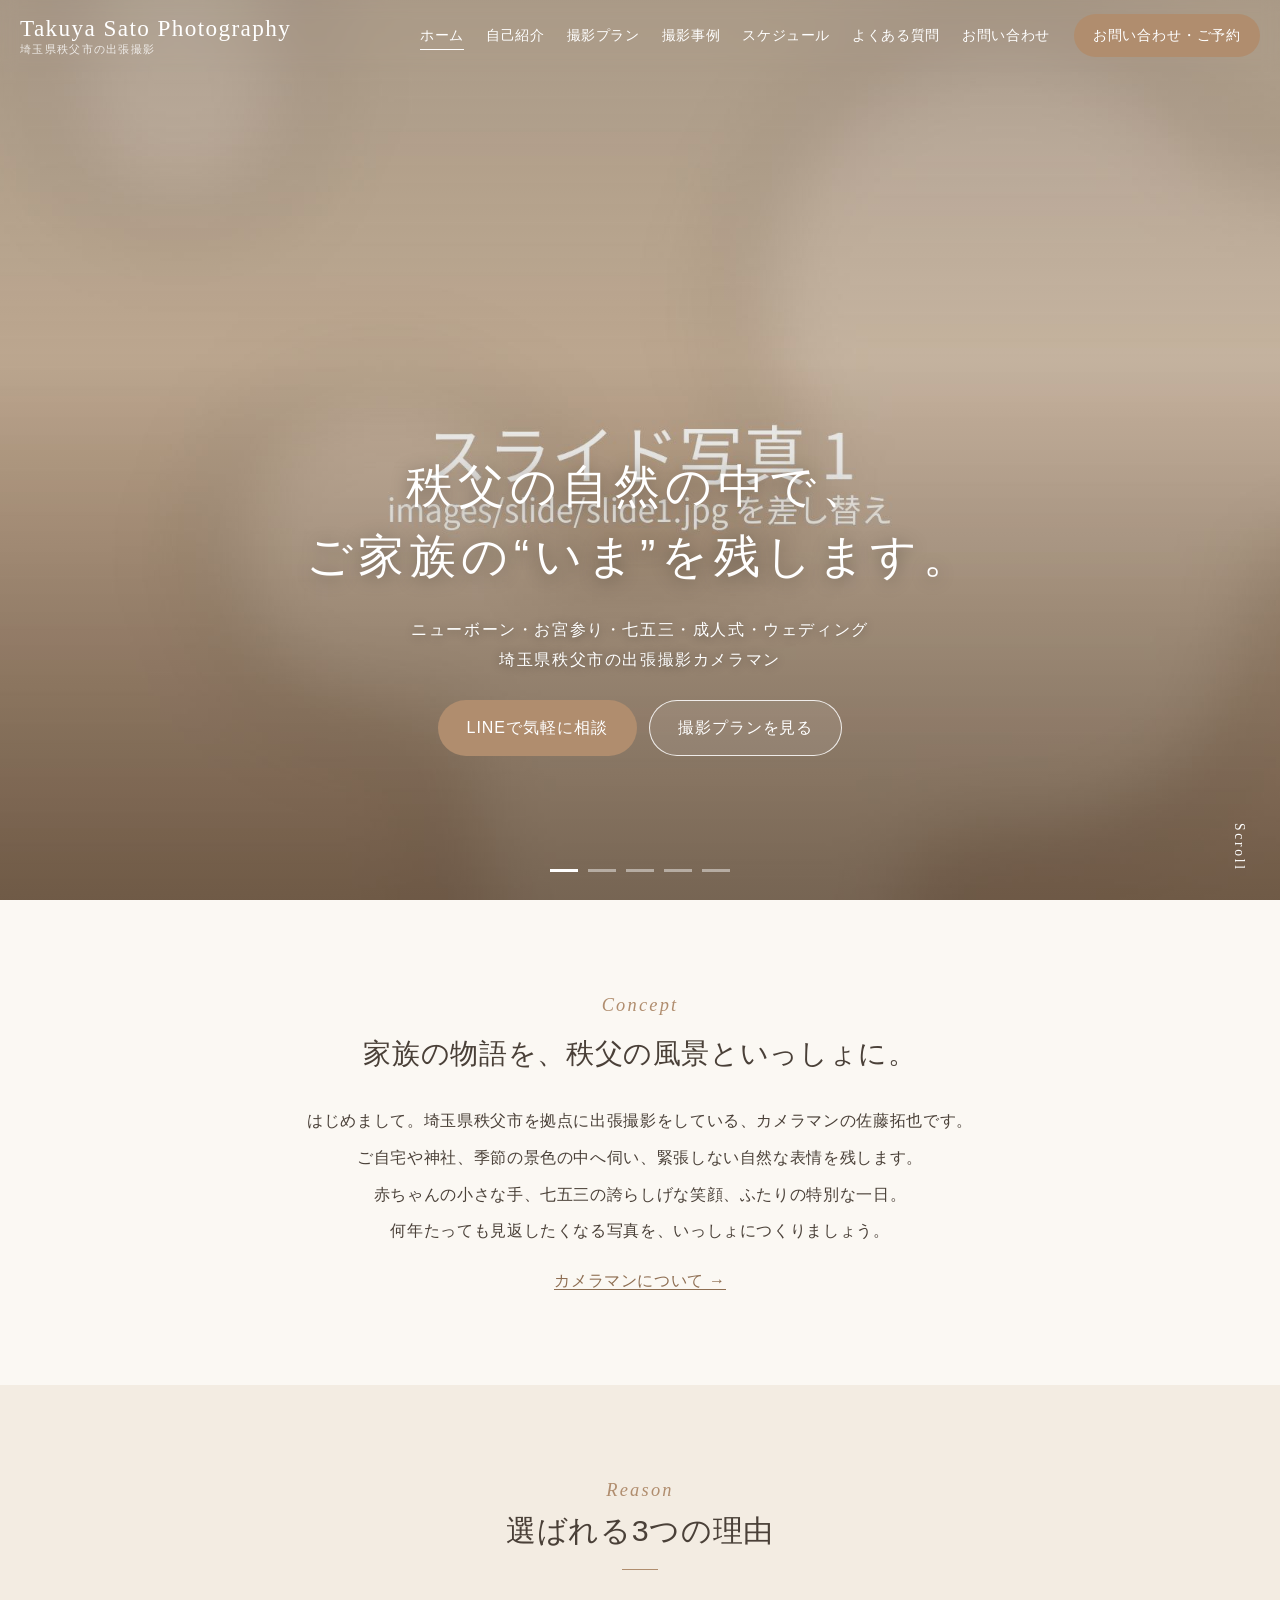
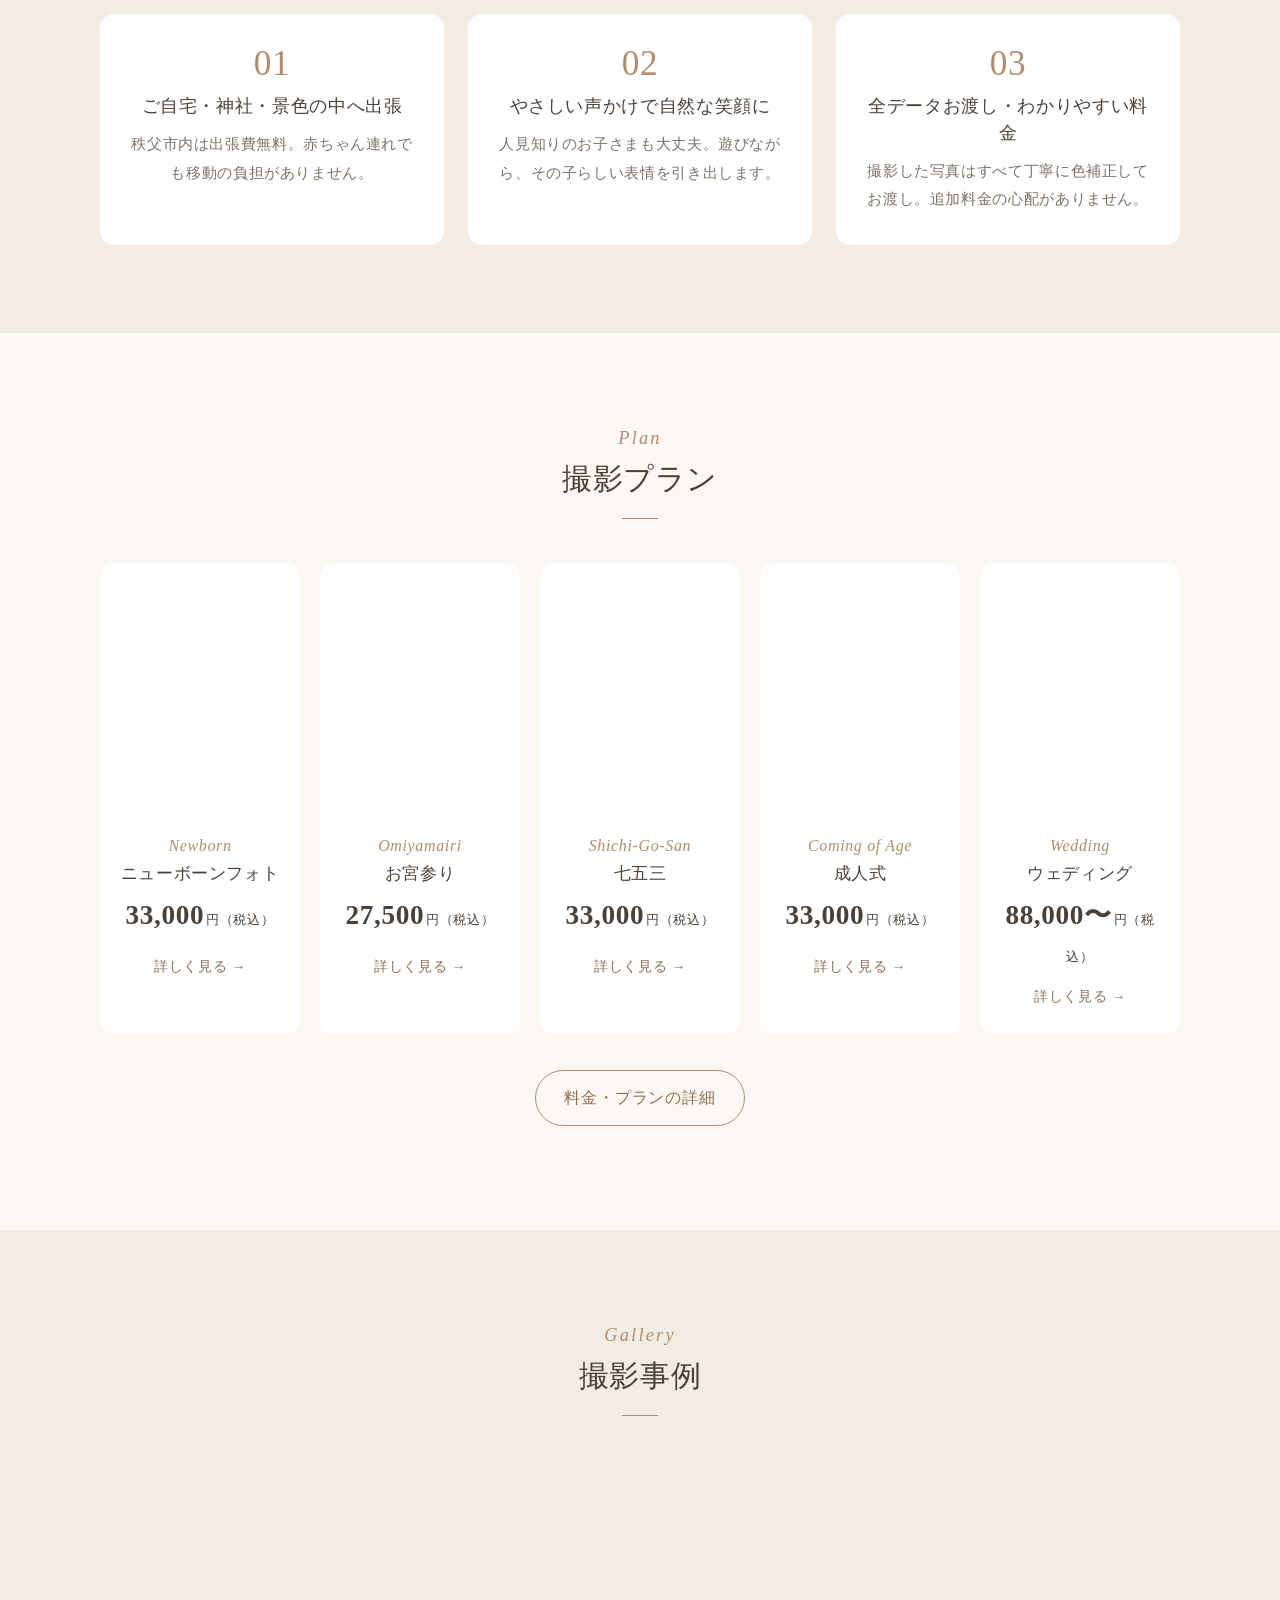
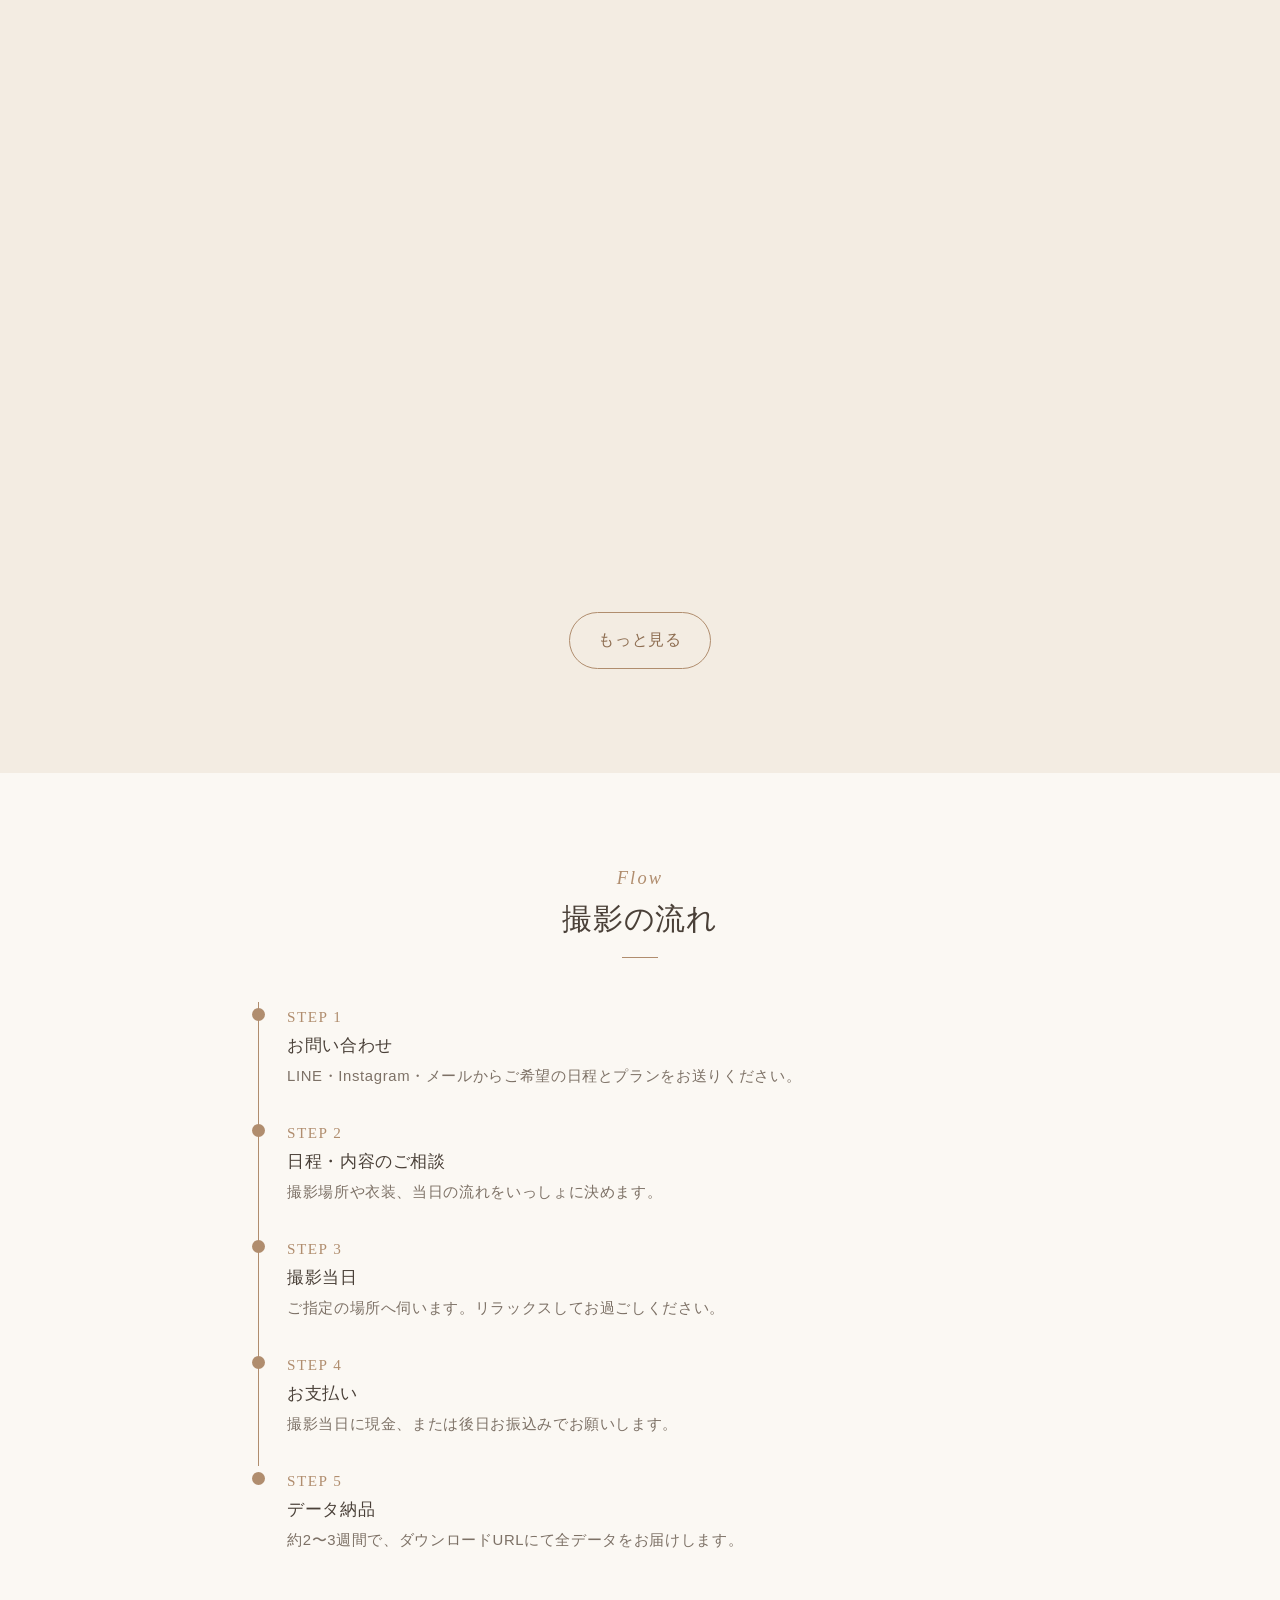
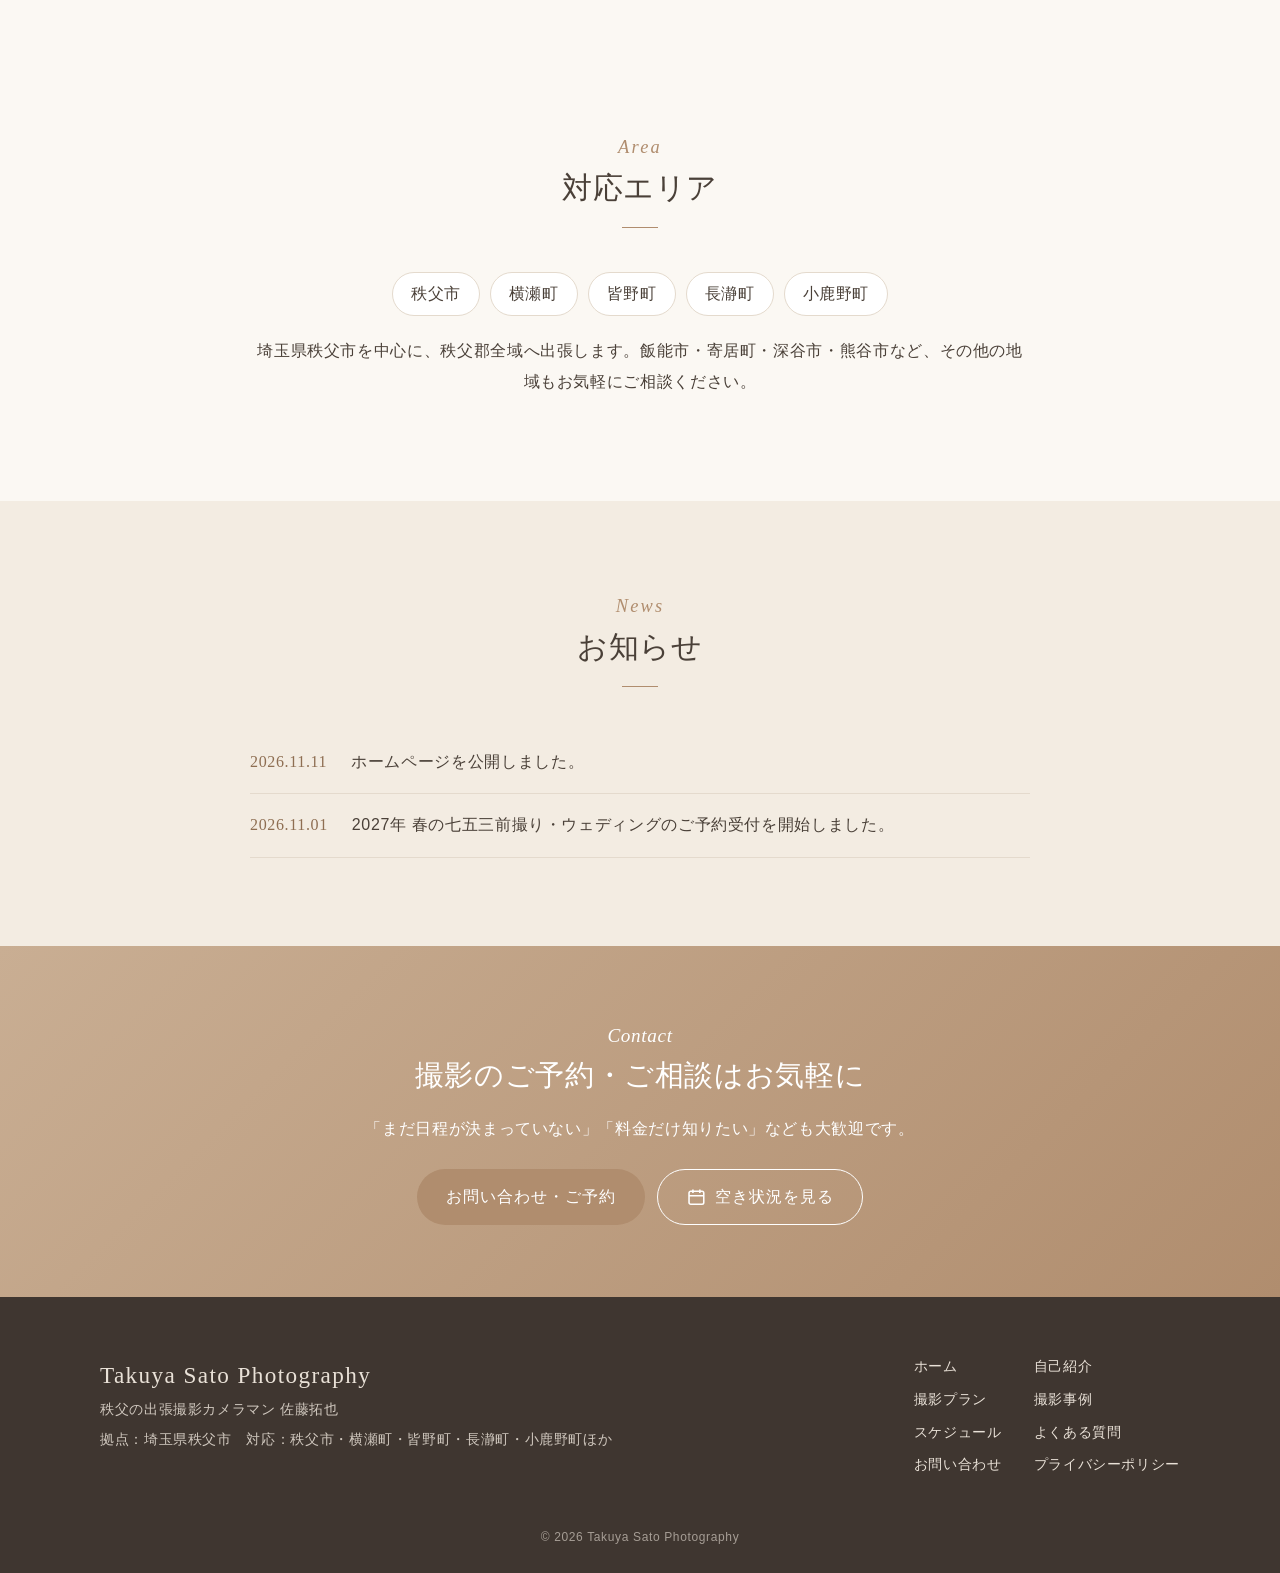
==== index.html @ 5a986556 "Add files via upload" ====
<!DOCTYPE html>
<html lang="ja">
<head>
<meta charset="UTF-8">
<meta name="viewport" content="width=device-width, initial-scale=1">

<!-- ===================================================================
     ★このページの「検索結果に出る文字」はここで編集します★
     title       … Googleの検索結果やタブに出るページ名（30〜35文字くらいが目安）
     description … 検索結果の下に出る説明文（80〜120文字くらいが目安）
     =================================================================== -->
<title>秩父市の出張撮影カメラマン｜ニューボーン・お宮参り・七五三｜Takuya Sato Photography</title>
<meta name="description" content="埼玉県秩父市を拠点にした出張撮影カメラマン。ニューボーンフォト・お宮参り・七五三・成人式・ウェディングを、ご自宅や神社、秩父の自然の中で撮影します。秩父市内は出張費無料。">
<link rel="canonical" href="https://takuya-sato-photo.github.io/">

<!-- SNS（LINE・Instagram・Facebookなど）でURLを送ったときに出るカードの設定 -->
<meta property="og:type" content="website">
<meta property="og:site_name" content="Takuya Sato Photography">
<meta property="og:title" content="秩父市の出張撮影カメラマン｜ニューボーン・お宮参り・七五三｜Takuya Sato Photography">
<meta property="og:description" content="埼玉県秩父市を拠点にした出張撮影カメラマン。ニューボーンフォト・お宮参り・七五三・成人式・ウェディングを、ご自宅や神社、秩父の自然の中で撮影します。秩父市内は出張費無料。">
<meta property="og:url" content="https://takuya-sato-photo.github.io/">
<meta property="og:image" content="https://takuya-sato-photo.github.io/images/ogp.jpg">
<meta property="og:locale" content="ja_JP">
<meta name="twitter:card" content="summary_large_image">

<!-- セキュリティ設定：決められた場所以外からのプログラムや部品を読み込ませない（変更しないでください） -->
<meta http-equiv="Content-Security-Policy" content="default-src 'self'; script-src 'self'; style-src 'self' https://fonts.googleapis.com; font-src https://fonts.gstatic.com; img-src 'self' data:; frame-src https://calendar.google.com; connect-src 'self'; object-src 'none'; base-uri 'self'; form-action 'self'">
<meta name="referrer" content="strict-origin-when-cross-origin">

<!-- アイコン（ブラウザのタブやスマホのホーム画面に出る小さな画像） -->
<link rel="icon" href="images/favicon.png" type="image/png">
<link rel="apple-touch-icon" href="images/apple-touch-icon.png">

<!-- 文字の形（フォント）：Googleフォントを使用 -->
<link rel="preconnect" href="https://fonts.googleapis.com">
<link rel="preconnect" href="https://fonts.gstatic.com" crossorigin>
<link rel="stylesheet" href="https://fonts.googleapis.com/css2?family=Cormorant+Garamond:ital,wght@0,500;0,600;1,500&amp;family=Zen+Maru+Gothic:wght@400;500;700&amp;display=swap">
<link rel="stylesheet" href="assets/css/style.css">
</head>
<body data-page="home">
<!-- 上の帯（中身は settings.js の【1】【3】から自動で作られます） -->
<header id="site-header"></header>

<!-- ページの本文（中身は settings.js から自動で作られます） -->
<main id="main"></main>

<!-- 一番下の帯 -->
<footer id="site-footer"></footer>

<noscript><p class="noscript">このホームページを正しく表示するには、ブラウザのJavaScript（ジャバスクリプト）を有効にしてください。</p></noscript>

<!-- プログラムの読み込み（settings.js → main.js の順番を変えないでください） -->
<script src="settings.js"></script>
<script src="assets/js/main.js"></script>
</body>
</html>
---- assets/css/style.css ----
/* =====================================================================
   style.css ― ホームページの「見た目」（色・文字・配置）を決めるファイル
   ---------------------------------------------------------------------
   ★ 色を変えたいときは、すぐ下の【1】色の設定 だけを書き換えればOK
     色は「#」＋6けたの英数字（カラーコード）で書きます
     例）#B08D6E ＝ やわらかい茶色
     カラーコードは「カラーコード 一覧」で検索すると見本が見つかります
   ===================================================================== */

/* ---------------------------------------------------------------
   【1】色・文字の設定（ここを変えるとサイト全体が変わります）
   --------------------------------------------------------------- */
:root {
  --bg:        #FBF8F3;  /* 背景の色（生成り） */
  --bg-tint:   #F3ECE2;  /* 交互に入る背景の色（ベージュ） */
  --text:      #4A4038;  /* 文字の色（こげ茶） */
  --text-soft: #7D7166;  /* うすい文字の色 */
  --accent:    #B08D6E;  /* メインの色（ボタン・見出しの英字など） */
  --accent-dk: #8E6E52;  /* メインの色（濃いめ・ボタンにマウスを乗せたとき） */
  --sage:      #8F9C80;  /* サブの色（セージグリーン） */
  --line:      #06C755;  /* LINEボタンの色（LINEの公式カラー） */
  --border:    #E4DACD;  /* 線の色 */
  --white:     #FFFFFF;

  --font-ja: "Zen Maru Gothic", "Hiragino Maru Gothic ProN", "Hiragino Sans", "Yu Gothic", sans-serif;
  --font-en: "Cormorant Garamond", "Times New Roman", serif;

  --radius: 14px;        /* 角の丸み */
  --max: 1120px;         /* 横幅の最大 */
  --header-h: 72px;      /* 上の帯の高さ */
}

/* ---------------------------------------------------------------
   【2】全体の基本設定
   --------------------------------------------------------------- */
*, *::before, *::after { box-sizing: border-box; }
html { scroll-behavior: smooth; scroll-padding-top: var(--header-h); -webkit-text-size-adjust: 100%; }
body {
  margin: 0;
  background: var(--bg);
  color: var(--text);
  font-family: var(--font-ja);
  font-size: 16px;
  line-height: 1.9;
  letter-spacing: .04em;
  overflow-x: hidden;
}
body.no-scroll, body.nav-open { overflow: hidden; }
img { max-width: 100%; height: auto; display: block; }
a { color: var(--accent-dk); }
h1, h2, h3 { font-weight: 500; line-height: 1.5; margin: 0 0 .6em; }
p { margin: 0 0 1em; }
.container { width: 100%; max-width: var(--max); margin: 0 auto; padding: 0 20px; }
.narrow { max-width: 820px; }
.center { text-align: center; }
.small { font-size: .85rem; color: var(--text-soft); }
:focus-visible { outline: 3px solid var(--accent); outline-offset: 3px; }

.section { padding: 88px 0; }
.section-tint { background: var(--bg-tint); }
@media (max-width: 768px) { .section { padding: 64px 0; } }

/* セクション見出し */
.heading { text-align: center; margin-bottom: 44px; }
.heading-en { display: block; font-family: var(--font-en); font-style: italic; font-size: 1.15rem; color: var(--accent); letter-spacing: .12em; }
.heading-ja { font-size: clamp(1.4rem, 3.2vw, 1.9rem); margin: 0; }
.heading-ja::after { content: ""; display: block; width: 36px; height: 1px; background: var(--accent); margin: 16px auto 0; }

/* ---------------------------------------------------------------
   【3】ボタン
   --------------------------------------------------------------- */
.btn {
  display: inline-flex; align-items: center; justify-content: center; gap: .5em;
  min-height: 52px; padding: 12px 28px; border-radius: 999px;
  font-size: 1rem; font-weight: 500; text-decoration: none; letter-spacing: .06em;
  border: 1px solid transparent; transition: background .25s, color .25s, transform .25s;
}
.btn:hover { transform: translateY(-2px); }
.btn-primary { background: var(--accent); color: var(--white); }
.btn-primary:hover { background: var(--accent-dk); }
.btn-line { background: var(--line); color: var(--white); }
.btn-line:hover { background: #05a548; }
.btn-outline { border-color: var(--accent); color: var(--accent-dk); background: transparent; }
.btn-outline:hover { background: var(--accent); color: var(--white); }
.btn-ghost { border-color: rgba(255,255,255,.85); color: var(--white); background: rgba(255,255,255,.08); }
.btn-ghost:hover { background: rgba(255,255,255,.25); }
.btn-row { display: flex; flex-wrap: wrap; gap: 12px; justify-content: center; margin-top: 24px; }
.text-link { color: var(--accent-dk); text-decoration: none; border-bottom: 1px solid currentColor; }
.icon { display: inline-flex; width: 1.3em; height: 1.3em; }
.icon svg { width: 100%; height: 100%; }

/* ---------------------------------------------------------------
   【4】ヘッダー（上の帯）・メニュー
   --------------------------------------------------------------- */
.site-header {
  position: sticky; top: 0; z-index: 50; height: var(--header-h);
  background: rgba(251,248,243,.94); backdrop-filter: blur(8px);
  border-bottom: 1px solid var(--border); transition: background .3s, color .3s;
}
.site-header.is-over-hero { position: fixed; left: 0; right: 0; background: transparent; border-color: transparent; color: var(--white); }
.site-header.is-over-hero.is-scrolled { background: rgba(251,248,243,.94); border-color: var(--border); color: var(--text); }
.header-inner { height: 100%; max-width: 1280px; margin: 0 auto; padding: 0 20px; display: flex; align-items: center; justify-content: space-between; gap: 16px; }
.logo { text-decoration: none; color: inherit; display: flex; flex-direction: column; line-height: 1.2; }
.logo-main { font-family: var(--font-en); font-size: 1.45rem; font-weight: 500; letter-spacing: .06em; margin: 0; }
.logo-sub { font-size: .68rem; letter-spacing: .12em; opacity: .8; }
.nav { display: flex; align-items: center; gap: 24px; }
.nav ul { list-style: none; display: flex; gap: 22px; margin: 0; padding: 0; }
.nav a { color: inherit; text-decoration: none; font-size: .9rem; }
.nav ul a { padding: 6px 0; border-bottom: 1px solid transparent; }
.nav ul a:hover, .nav ul a[aria-current="page"] { border-color: currentColor; }
.nav-cta .btn { min-height: 42px; padding: 8px 18px; font-size: .85rem; }
.nav-toggle { display: none; }

/* スマホ・タブレット（横幅1024px以下）のメニュー */
@media (max-width: 1024px) {
  .nav-toggle {
    display: flex; flex-direction: column; justify-content: center; gap: 6px;
    width: 48px; height: 48px; border: 0; background: transparent; color: inherit; cursor: pointer; z-index: 60;
  }
  .nav-toggle span { display: block; width: 26px; height: 1.5px; background: currentColor; margin: 0 auto; transition: transform .3s, opacity .3s; }
  .nav-open .nav-toggle span:nth-child(1) { transform: translateY(7.5px) rotate(45deg); }
  .nav-open .nav-toggle span:nth-child(2) { opacity: 0; }
  .nav-open .nav-toggle span:nth-child(3) { transform: translateY(-7.5px) rotate(-45deg); }
  .nav {
    position: fixed; inset: 0; background: var(--bg); color: var(--text);
    flex-direction: column; justify-content: center; gap: 28px;
    opacity: 0; visibility: hidden; transition: opacity .3s, visibility .3s;
  }
  .nav-open .nav { opacity: 1; visibility: visible; }
  .nav-open .site-header { color: var(--text); }
  .nav ul { flex-direction: column; align-items: center; gap: 14px; }
  .nav ul a { font-size: 1.1rem; }
}

/* ---------------------------------------------------------------
   【5】トップのスライドショー
   --------------------------------------------------------------- */
.hero { position: relative; height: 100vh; height: 100svh; min-height: 560px; overflow: hidden; color: var(--white); }
.hero-slides, .hero-slide { position: absolute; inset: 0; }
.hero-slide { opacity: 0; transition: opacity 1.6s ease; }
.hero-slide.is-active { opacity: 1; }
.hero-slide img { width: 100%; height: 100%; object-fit: cover; transform: scale(1.08); transition: transform 7s ease-out; }
.hero-slide.is-active img { transform: scale(1); }           /* ゆっくりズームする演出 */
.hero::after { content: ""; position: absolute; inset: 0; background: linear-gradient(180deg, rgba(40,30,20,.25) 0%, rgba(40,30,20,.05) 40%, rgba(40,30,20,.45) 100%); pointer-events: none; }
.hero-text { position: absolute; z-index: 2; left: 0; right: 0; bottom: 16vh; text-align: center; padding: 0 20px; }
.hero-title { font-size: clamp(1.6rem, 4.6vw, 2.9rem); letter-spacing: .12em; text-shadow: 0 2px 18px rgba(0,0,0,.35); margin-bottom: .5em; }
.hero-sub { font-size: clamp(.8rem, 1.8vw, 1rem); letter-spacing: .1em; text-shadow: 0 1px 10px rgba(0,0,0,.4); }
.hero-dots { position: absolute; z-index: 3; bottom: 28px; left: 50%; transform: translateX(-50%); display: flex; gap: 10px; }
.hero-dots button { width: 28px; height: 3px; padding: 0; border: 0; background: rgba(255,255,255,.45); cursor: pointer; }
.hero-dots button.is-active { background: var(--white); }
.hero-scroll { position: absolute; z-index: 3; right: 28px; bottom: 28px; color: var(--white); text-decoration: none; font-family: var(--font-en); font-size: .85rem; writing-mode: vertical-rl; letter-spacing: .2em; }
@media (max-width: 768px) { .hero-scroll { display: none; } .hero-text { bottom: 13vh; } }
/* 「動きを減らす」設定の人には、ズームとフェードを控えめに */
@media (prefers-reduced-motion: reduce) {
  .hero-slide, .hero-slide img { transition: none; transform: none !important; }
  html { scroll-behavior: auto; }
}

/* ---------------------------------------------------------------
   【6】トップページの各コーナー
   --------------------------------------------------------------- */
.concept-title { font-size: clamp(1.3rem, 3vw, 1.75rem); margin: 10px 0 28px; }
.concept-text { line-height: 2.3; }
.reasons { display: grid; grid-template-columns: repeat(3, 1fr); gap: 24px; }
.reason { background: var(--white); border-radius: var(--radius); padding: 32px 26px; text-align: center; }
.reason-num { font-family: var(--font-en); font-size: 2.2rem; color: var(--accent); line-height: 1; display: block; margin-bottom: 12px; }
.reason h3 { font-size: 1.1rem; }
.reason p { color: var(--text-soft); font-size: .93rem; margin: 0; }
@media (max-width: 768px) { .reasons { grid-template-columns: 1fr; } }

/* プランのカード */
.plan-cards { display: grid; grid-template-columns: repeat(auto-fit, minmax(200px, 1fr)); gap: 20px; margin-bottom: 36px; }
.plan-card { background: var(--white); border-radius: var(--radius); overflow: hidden; text-decoration: none; color: inherit; transition: transform .3s, box-shadow .3s; }
.plan-card:hover { transform: translateY(-4px); box-shadow: 0 14px 30px rgba(90,70,50,.12); }
.plan-card-img { aspect-ratio: 4 / 5; overflow: hidden; }
.plan-card-img img { width: 100%; height: 100%; object-fit: cover; }
.plan-card-body { padding: 18px 18px 22px; text-align: center; }
.plan-card h3 { font-size: 1.05rem; margin-bottom: .2em; }
.plan-en { font-family: var(--font-en); font-style: italic; color: var(--accent); font-size: 1rem; }
.price { margin: 0 0 .6em; }
.price-num { font-family: var(--font-en); font-size: 1.7rem; font-weight: 600; }
.price-unit { font-size: .8rem; margin-left: 2px; }
.more { font-size: .85rem; color: var(--accent-dk); }

/* ギャラリー */
.gallery-grid { display: grid; grid-template-columns: repeat(3, 1fr); gap: 10px; margin-bottom: 36px; }
.gallery-item { padding: 0; border: 0; background: none; cursor: zoom-in; aspect-ratio: 1; overflow: hidden; border-radius: 6px; }
.gallery-item img { width: 100%; height: 100%; object-fit: cover; transition: transform .6s; }
.gallery-item:hover img { transform: scale(1.05); }
@media (max-width: 600px) { .gallery-grid { grid-template-columns: repeat(2, 1fr); gap: 6px; } }
.filter-bar { display: flex; flex-wrap: wrap; justify-content: center; gap: 8px; margin-bottom: 28px; }
.filter-btn { font: inherit; font-size: .9rem; padding: 8px 18px; min-height: 44px; border-radius: 999px; border: 1px solid var(--border); background: var(--white); color: var(--text); cursor: pointer; }
.filter-btn[aria-pressed="true"] { background: var(--accent); border-color: var(--accent); color: var(--white); }

/* 写真の拡大表示 */
.lightbox { position: fixed; inset: 0; z-index: 100; background: rgba(30,24,20,.94); display: none; align-items: center; justify-content: center; padding: 20px; }
.lightbox.is-open { display: flex; }
.lightbox figure { margin: 0; max-width: 92vw; }
.lightbox img { max-height: 82vh; width: auto; margin: 0 auto; }
.lb-caption { color: #eee; text-align: center; font-size: .85rem; margin-top: 10px; }
.lightbox button { position: absolute; background: none; border: 0; color: var(--white); font-size: 2.6rem; cursor: pointer; width: 56px; height: 56px; line-height: 1; }
.lb-close { top: 10px; right: 10px; }
.lb-prev { left: 4px; top: 50%; transform: translateY(-50%); }
.lb-next { right: 4px; top: 50%; transform: translateY(-50%); }

/* お客様の声 */
.voice-list { display: grid; grid-template-columns: repeat(auto-fit, minmax(260px, 1fr)); gap: 20px; }
.voice { background: var(--white); border-radius: var(--radius); padding: 28px; margin: 0; }
.voice blockquote { margin: 0 0 14px; font-size: .95rem; }
.voice figcaption { font-size: .85rem; color: var(--text-soft); text-align: right; }

/* 撮影の流れ */
.flow { list-style: none; padding: 0; margin: 0; counter-reset: none; }
.flow li { position: relative; padding: 0 0 28px 28px; border-left: 1px solid var(--accent); margin-left: 8px; }
.flow li:last-child { border-color: transparent; padding-bottom: 0; }
.flow li::before { content: ""; position: absolute; left: -7px; top: 6px; width: 13px; height: 13px; border-radius: 50%; background: var(--accent); }
.flow-num { font-family: var(--font-en); color: var(--accent); font-size: .95rem; letter-spacing: .1em; }
.flow h3 { font-size: 1.08rem; margin: 0 0 .2em; }
.flow p { color: var(--text-soft); margin: 0; font-size: .93rem; }

/* 対応エリア */
.area-list { list-style: none; padding: 0; display: flex; flex-wrap: wrap; justify-content: center; gap: 10px; margin: 0 0 20px; }
.area-list li { background: var(--white); border: 1px solid var(--border); padding: 6px 18px; border-radius: 999px; }

/* お知らせ */
.news { list-style: none; padding: 0; margin: 0; }
.news li { display: flex; gap: 24px; padding: 16px 0; border-bottom: 1px solid var(--border); }
.news time { font-family: var(--font-en); color: var(--accent-dk); flex-shrink: 0; }
.news p { margin: 0; }
@media (max-width: 600px) { .news li { flex-direction: column; gap: 2px; } }

/* ---------------------------------------------------------------
   【7】下層ページ（自己紹介・プランなど）
   --------------------------------------------------------------- */
.page-header { padding: 56px 0 8px; text-align: center; }
.page-header .heading { margin-bottom: 20px; }
.breadcrumb { font-size: .8rem; color: var(--text-soft); margin-bottom: 28px; text-align: left; }
.breadcrumb a { color: var(--text-soft); }
.page-lead { color: var(--text-soft); }

/* 自己紹介 */
.about { display: grid; grid-template-columns: 2fr 3fr; gap: 56px; align-items: center; }
.about-img img { border-radius: var(--radius); width: 100%; aspect-ratio: 4 / 5; object-fit: cover; }
.about-name { font-size: 1.5rem; }
.about-name span { display: block; font-family: var(--font-en); font-style: italic; color: var(--accent); font-size: 1rem; }
@media (max-width: 768px) { .about { grid-template-columns: 1fr; gap: 32px; } }
.profile { display: grid; grid-template-columns: 9em 1fr; margin: 0; border-top: 1px solid var(--border); }
.profile dt, .profile dd { padding: 16px 8px; border-bottom: 1px solid var(--border); margin: 0; }
.profile dt { color: var(--accent-dk); }
@media (max-width: 600px) { .profile { grid-template-columns: 1fr; } .profile dt { border: 0; padding-bottom: 0; } }

/* 撮影プラン */
.plan-index { display: flex; flex-wrap: wrap; justify-content: center; gap: 8px; padding-bottom: 40px; }
.plan-index a { font-size: .9rem; padding: 8px 16px; border: 1px solid var(--border); border-radius: 999px; text-decoration: none; color: var(--text); background: var(--white); }
.plan-row { display: grid; grid-template-columns: 1fr 1fr; gap: 56px; align-items: center; }
.plan-row.reverse .plan-img { order: 2; }
.plan-img img { border-radius: var(--radius); width: 100%; aspect-ratio: 4 / 5; object-fit: cover; }
.plan-body h2 { font-size: 1.6rem; margin-bottom: .2em; }
.plan-body .btn-row { justify-content: flex-start; }
@media (max-width: 768px) { .plan-row { grid-template-columns: 1fr; gap: 28px; } .plan-row.reverse .plan-img { order: 0; } }
.check-list { list-style: none; padding: 0; margin: 0 0 20px; }
.check-list li { padding: 6px 0 6px 28px; position: relative; }
.check-list li::before { content: "✓"; position: absolute; left: 4px; color: var(--sage); font-weight: 700; }
.note-box { background: var(--white); border-left: 3px solid var(--sage); padding: 12px 16px; font-size: .92rem; border-radius: 0 8px 8px 0; }
.section-tint .note-box { background: var(--bg); }
.price-table { width: 100%; border-collapse: collapse; background: var(--white); border-radius: var(--radius); overflow: hidden; margin-bottom: 24px; }
.price-table th, .price-table td { padding: 16px 20px; border-bottom: 1px solid var(--border); text-align: left; font-weight: 400; }
.price-table tbody th { color: var(--text); }
.price-table td { text-align: right; }
.availability td { text-align: left; }
.availability thead th { background: var(--bg-tint); font-size: .85rem; }
.notes { font-size: .88rem; color: var(--text-soft); padding-left: 1.2em; }
.badge { display: inline-block; padding: 2px 12px; border-radius: 999px; font-size: .85rem; color: var(--white); }
.badge-ok { background: var(--sage); }
.badge-few { background: #D39B5A; }
.badge-full { background: #A9A29A; }

/* スケジュールのカレンダー（横幅に合わせて伸び縮み） */
.calendar-wrap { position: relative; width: 100%; aspect-ratio: 4 / 3; margin: 24px 0; border-radius: var(--radius); overflow: hidden; background: var(--white); }
.calendar-wrap iframe { position: absolute; inset: 0; width: 100%; height: 100%; border: 0; }
@media (max-width: 600px) { .calendar-wrap { aspect-ratio: 3 / 4; } }

/* よくある質問 */
.faq details { background: var(--white); border-radius: 10px; margin-bottom: 12px; }
.faq summary { cursor: pointer; padding: 18px 48px 18px 52px; position: relative; list-style: none; font-weight: 500; }
.faq summary::-webkit-details-marker { display: none; }
.faq summary::before { content: "Q"; position: absolute; left: 20px; font-family: var(--font-en); font-size: 1.3rem; color: var(--accent); top: 12px; }
.faq summary::after { content: "+"; position: absolute; right: 20px; top: 14px; font-size: 1.3rem; color: var(--accent); transition: transform .3s; }
.faq details[open] summary::after { transform: rotate(45deg); }
.faq details p { padding: 0 24px 20px 52px; margin: 0; color: var(--text-soft); }

/* お問い合わせ */
.contact-cards { display: grid; grid-template-columns: repeat(auto-fit, minmax(240px, 1fr)); gap: 20px; margin-bottom: 24px; }
.contact-card { background: var(--white); border: 1px solid var(--border); border-radius: var(--radius); padding: 32px 24px; text-align: center; position: relative; }
.contact-card.recommend { border: 2px solid var(--line); }
.contact-card h2 { font-size: 1.2rem; display: flex; align-items: center; justify-content: center; gap: 8px; }
.contact-card p { font-size: .9rem; color: var(--text-soft); }
.contact-card .small { margin: 12px 0 0; word-break: break-all; }
.tag { position: absolute; top: -13px; left: 50%; transform: translateX(-50%); background: var(--line); color: var(--white); font-size: .75rem; padding: 2px 14px; border-radius: 999px; white-space: nowrap; }

/* プライバシーポリシーなど文章ページ */
.prose h2 { font-size: 1.15rem; margin-top: 2em; padding-left: 12px; border-left: 3px solid var(--accent); }

/* ---------------------------------------------------------------
   【8】フッター（一番下）・スマホの固定ボタン
   --------------------------------------------------------------- */
.cta-band { background: linear-gradient(135deg, #C9AE93, var(--accent)); color: var(--white); text-align: center; padding: 72px 0; }
.cta-band-en { font-family: var(--font-en); font-style: italic; font-size: 1.2rem; margin: 0; }
.cta-band h2 { font-size: clamp(1.3rem, 3vw, 1.8rem); }
.cta-band .btn-outline { border-color: var(--white); color: var(--white); }
.cta-band .btn-outline:hover { background: var(--white); color: var(--accent-dk); }
.site-footer { background: #3F3630; color: #E9E1D7; }
.site-footer a { color: inherit; }
.footer-inner { display: flex; flex-wrap: wrap; justify-content: space-between; gap: 32px; padding-top: 56px; padding-bottom: 32px; }
.footer-desc { font-size: .85rem; opacity: .85; margin: 0 0 .3em; }
.footer-nav { list-style: none; padding: 0; margin: 0; display: grid; grid-template-columns: repeat(2, auto); gap: 6px 32px; font-size: .88rem; }
.footer-nav a { text-decoration: none; }
.sns-list { display: flex; gap: 12px; margin-top: 16px; }
.sns { display: inline-flex; width: 44px; height: 44px; align-items: center; justify-content: center; border: 1px solid rgba(255,255,255,.35); border-radius: 50%; }
.sns .icon { width: 22px; height: 22px; }
.copyright { text-align: center; font-size: .75rem; opacity: .6; padding: 16px 0 24px; margin: 0; }

.fixed-cta { display: none; }
@media (max-width: 768px) {
  .fixed-cta {
    display: grid; grid-template-columns: 2fr 1fr; position: fixed; z-index: 40; left: 0; right: 0; bottom: 0;
    padding: 8px 10px calc(8px + env(safe-area-inset-bottom)); gap: 8px; background: rgba(251,248,243,.96);
    border-top: 1px solid var(--border);
  }
  .fixed-cta a { display: flex; align-items: center; justify-content: center; gap: 6px; min-height: 48px; border-radius: 999px; text-decoration: none; font-size: .92rem; }
  .fixed-cta-main { background: var(--line); color: var(--white); }
  .fixed-cta-main:not([target]) { background: var(--accent); }
  .fixed-cta-sub { border: 1px solid var(--accent); color: var(--accent-dk); }
  .site-footer { padding-bottom: 72px; }  /* 固定ボタンに隠れないように */
}

/* JavaScriptが動かないとき・settings.js に書き間違いがあるときの案内文 */
.noscript, .settings-error { padding: 2em; font-size: 18px; line-height: 1.8; }

/* ---------------------------------------------------------------
   【9】スマホ向けの細かい調整
   --------------------------------------------------------------- */
/* メニューを開いたとき、画面全体に広がるようにする */
.nav-open .site-header { backdrop-filter: none; -webkit-backdrop-filter: none; }
@media (max-width: 600px) {
  .hero-title { font-size: 1.45rem; letter-spacing: .06em; }
  .hero-sub { font-size: .72rem; letter-spacing: .02em; }
  .hero-text .btn { min-height: 48px; padding: 10px 22px; font-size: .92rem; }
  .hero-text .btn-row { gap: 10px; }
}
.nav .btn { color: var(--white); }  /* メニュー内のボタンの文字は白 */
.contact-card h2 .icon { color: var(--accent); }
.contact-card.recommend h2 .icon { color: var(--line); }
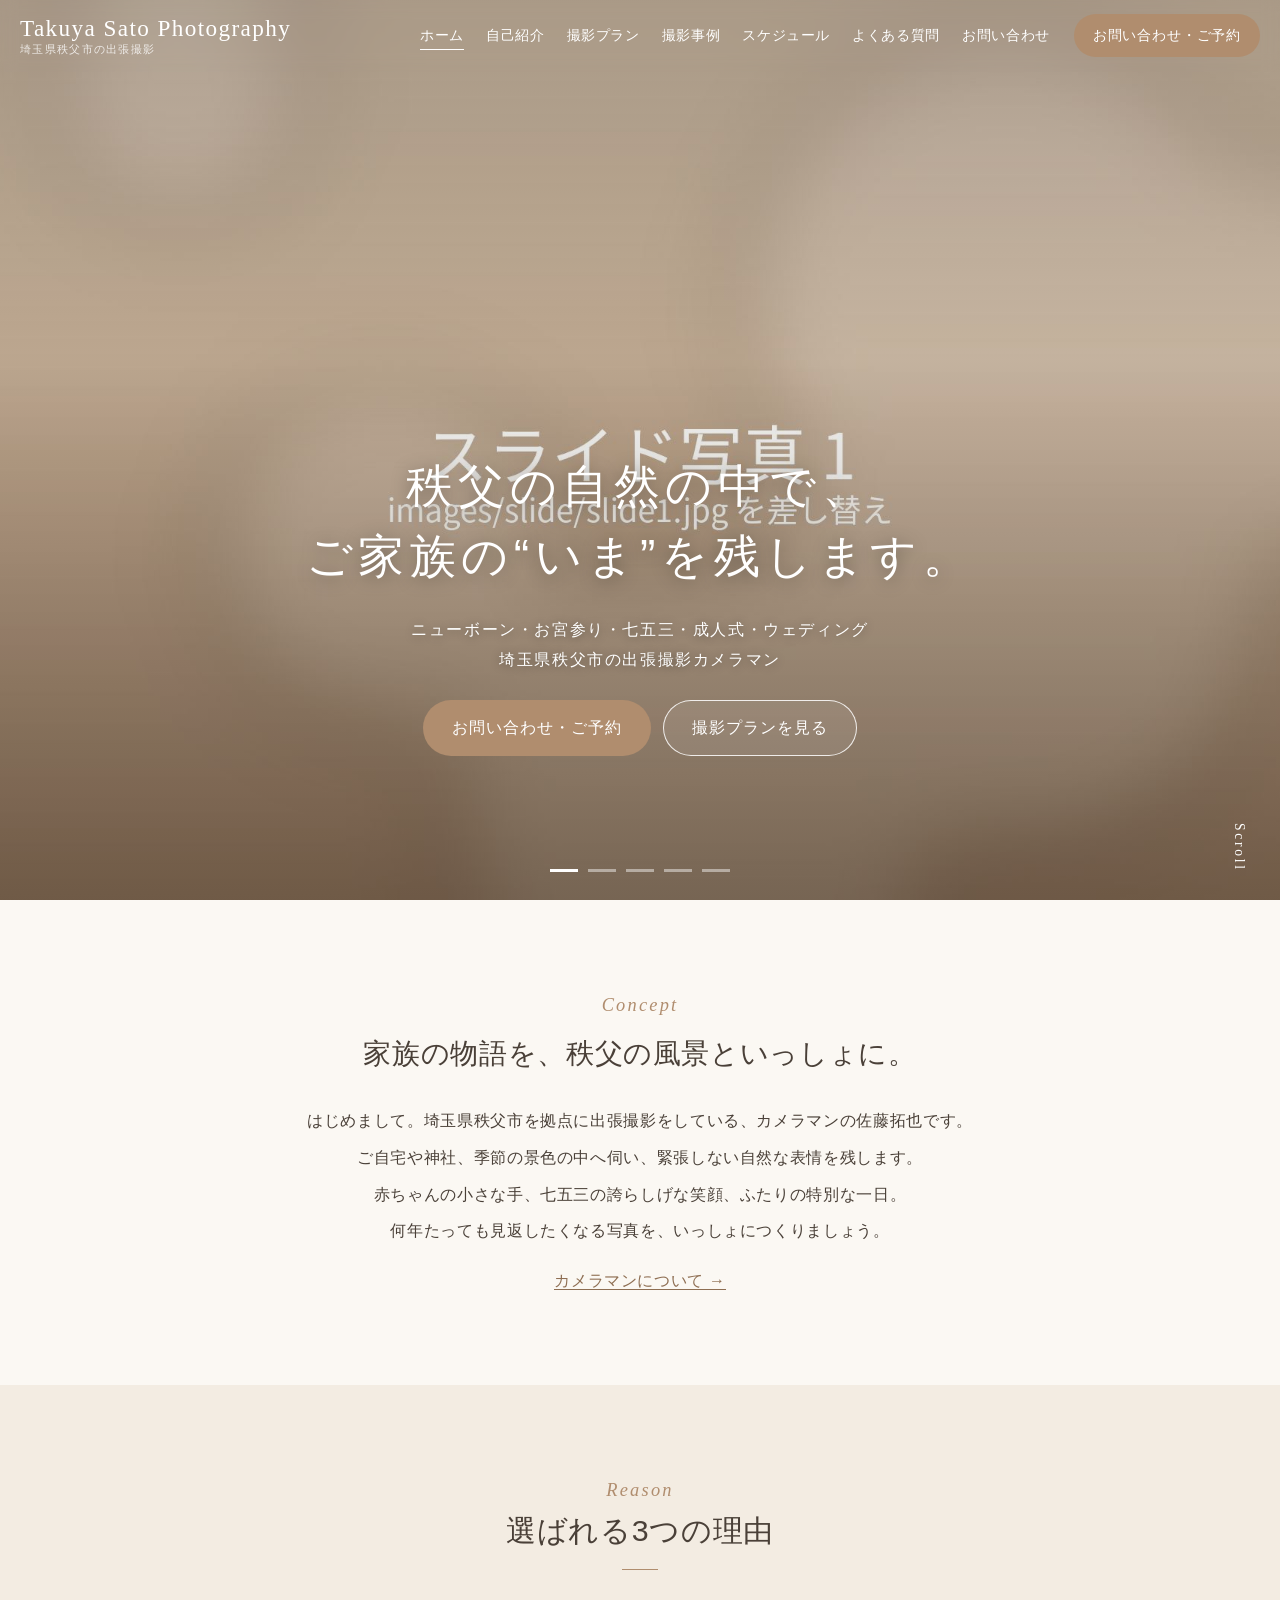
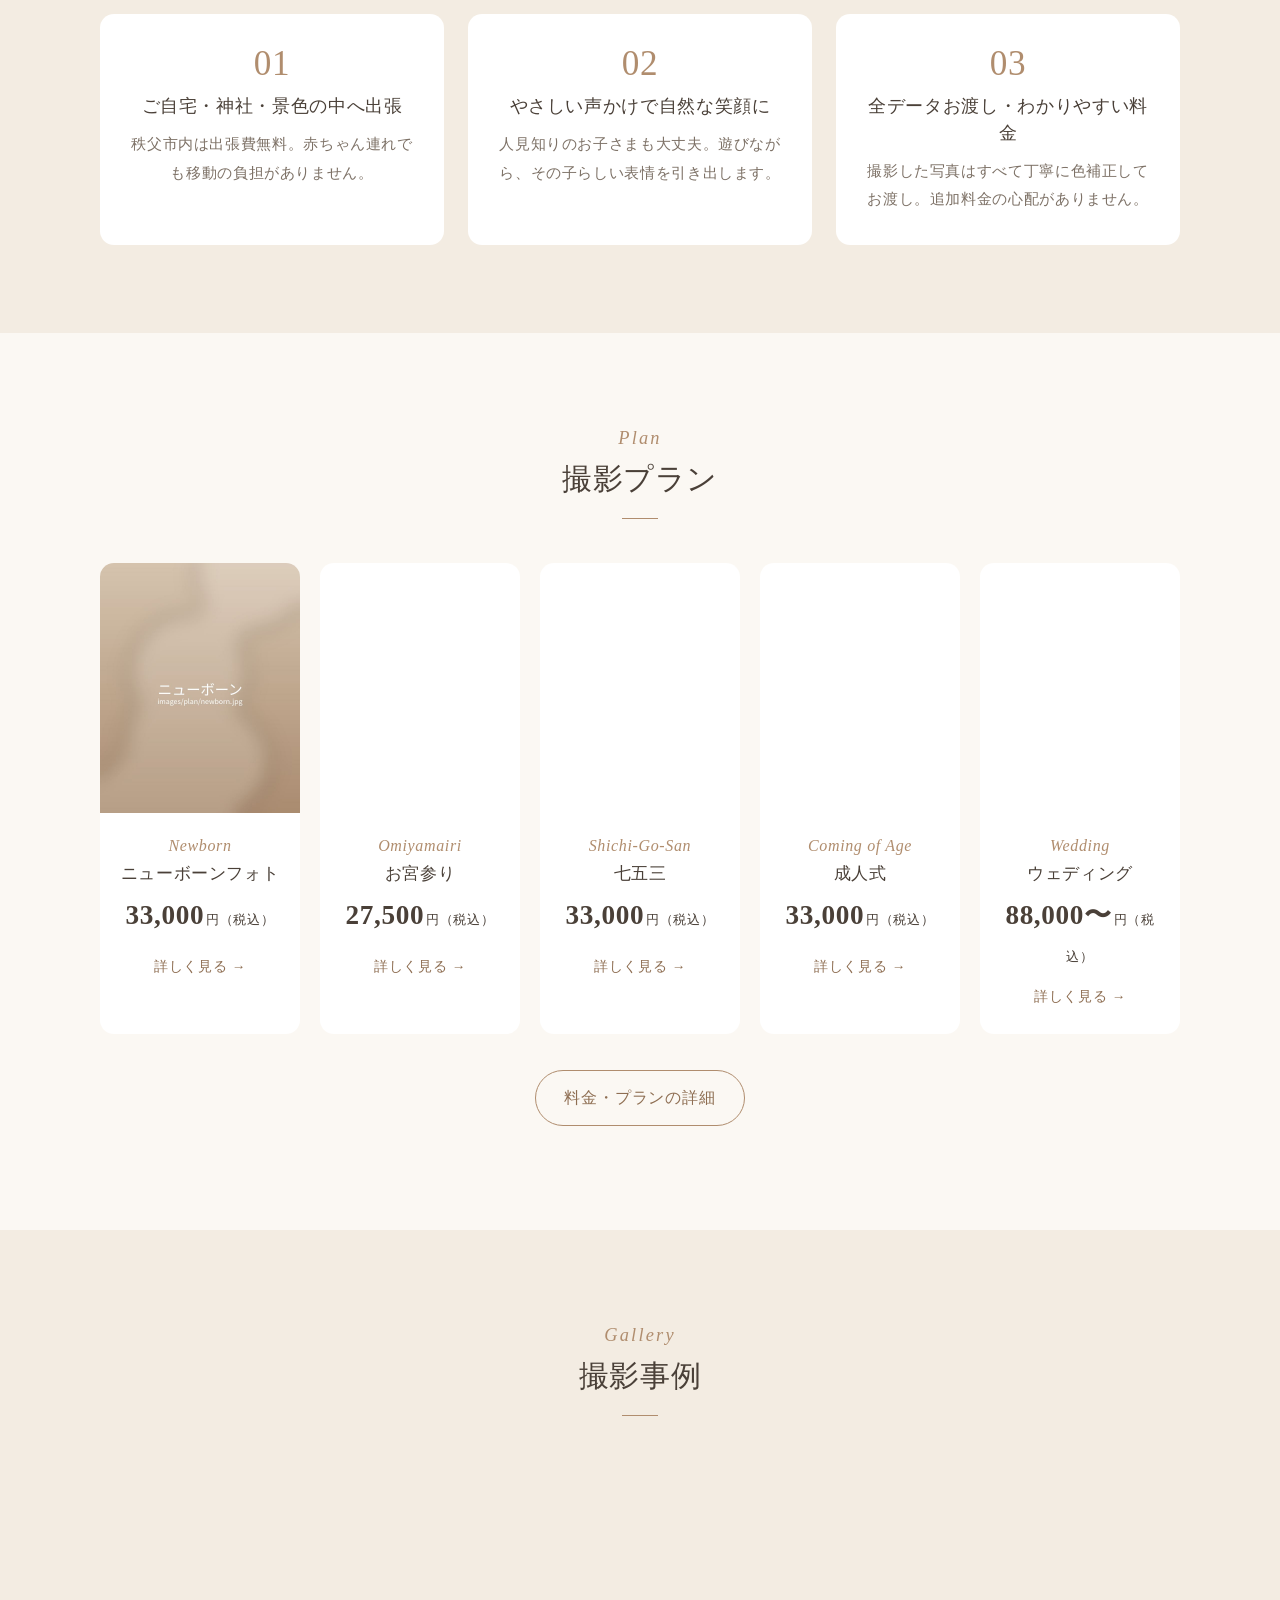
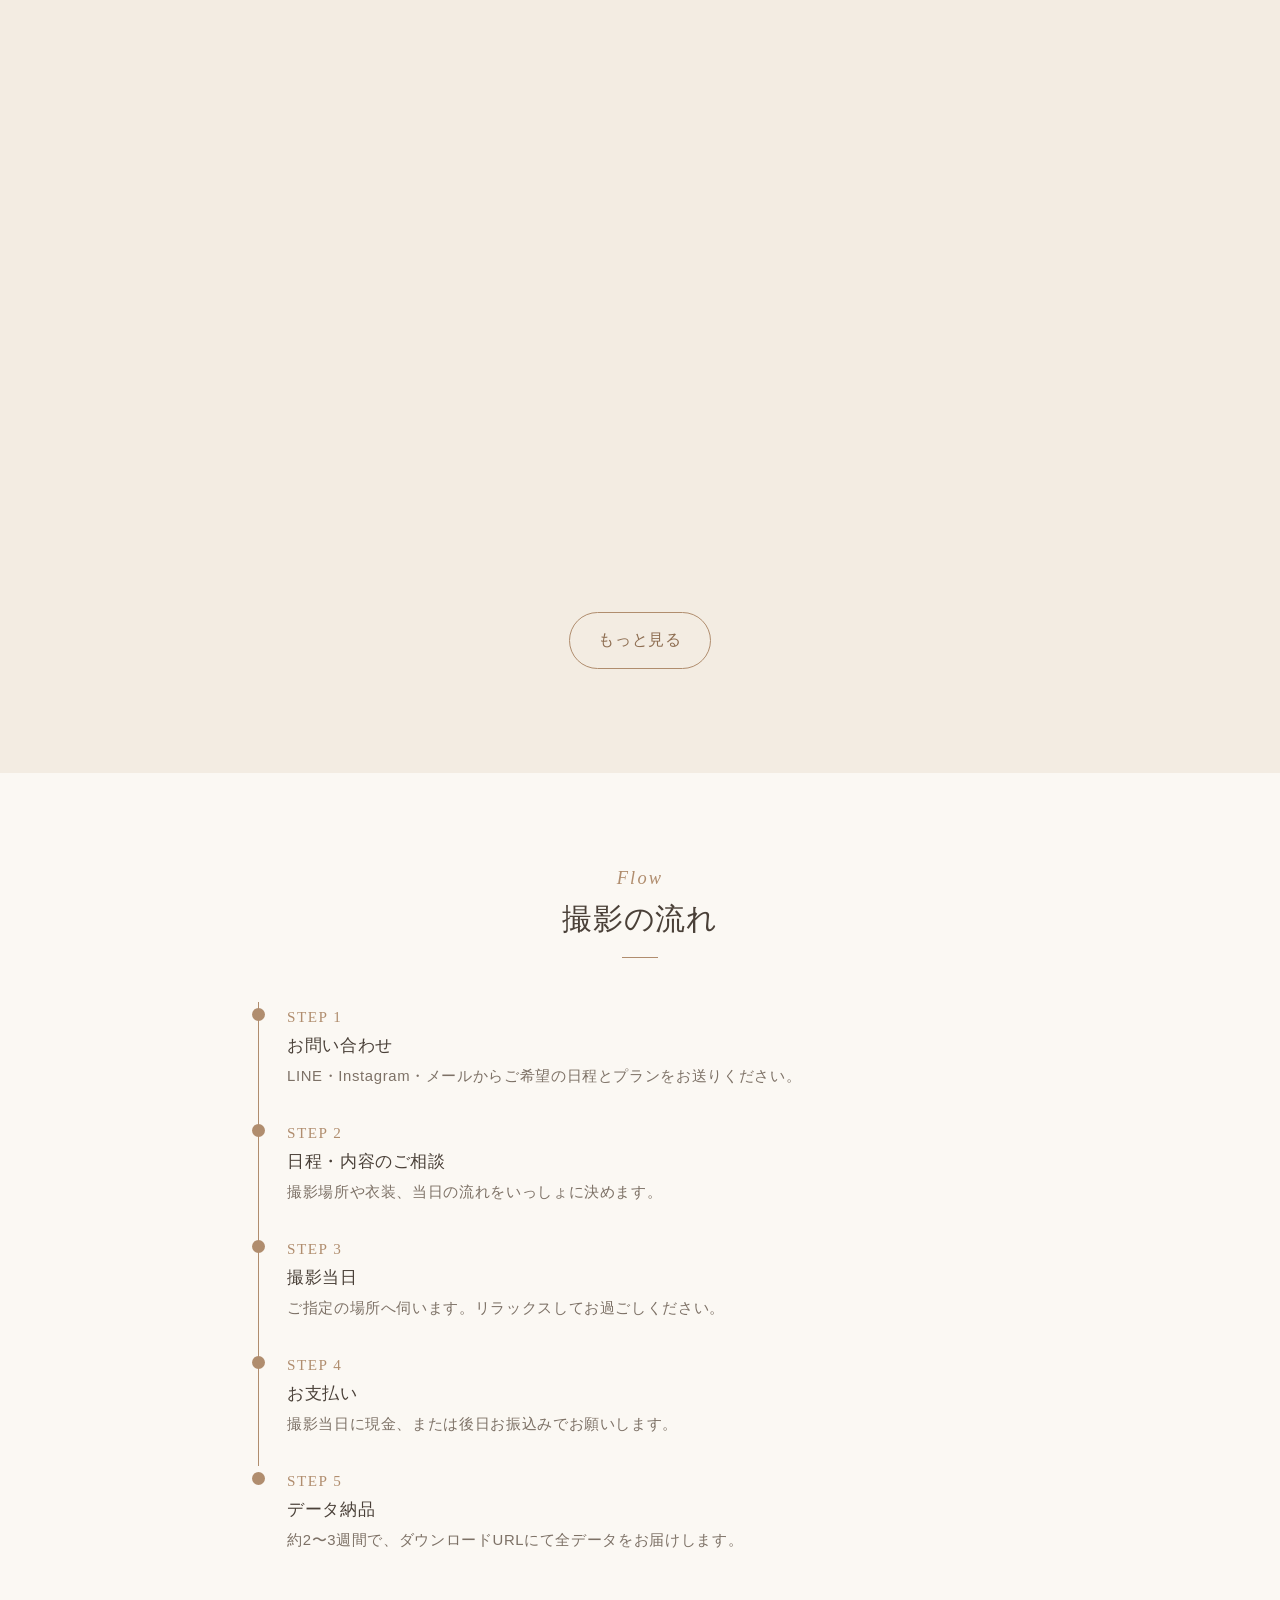
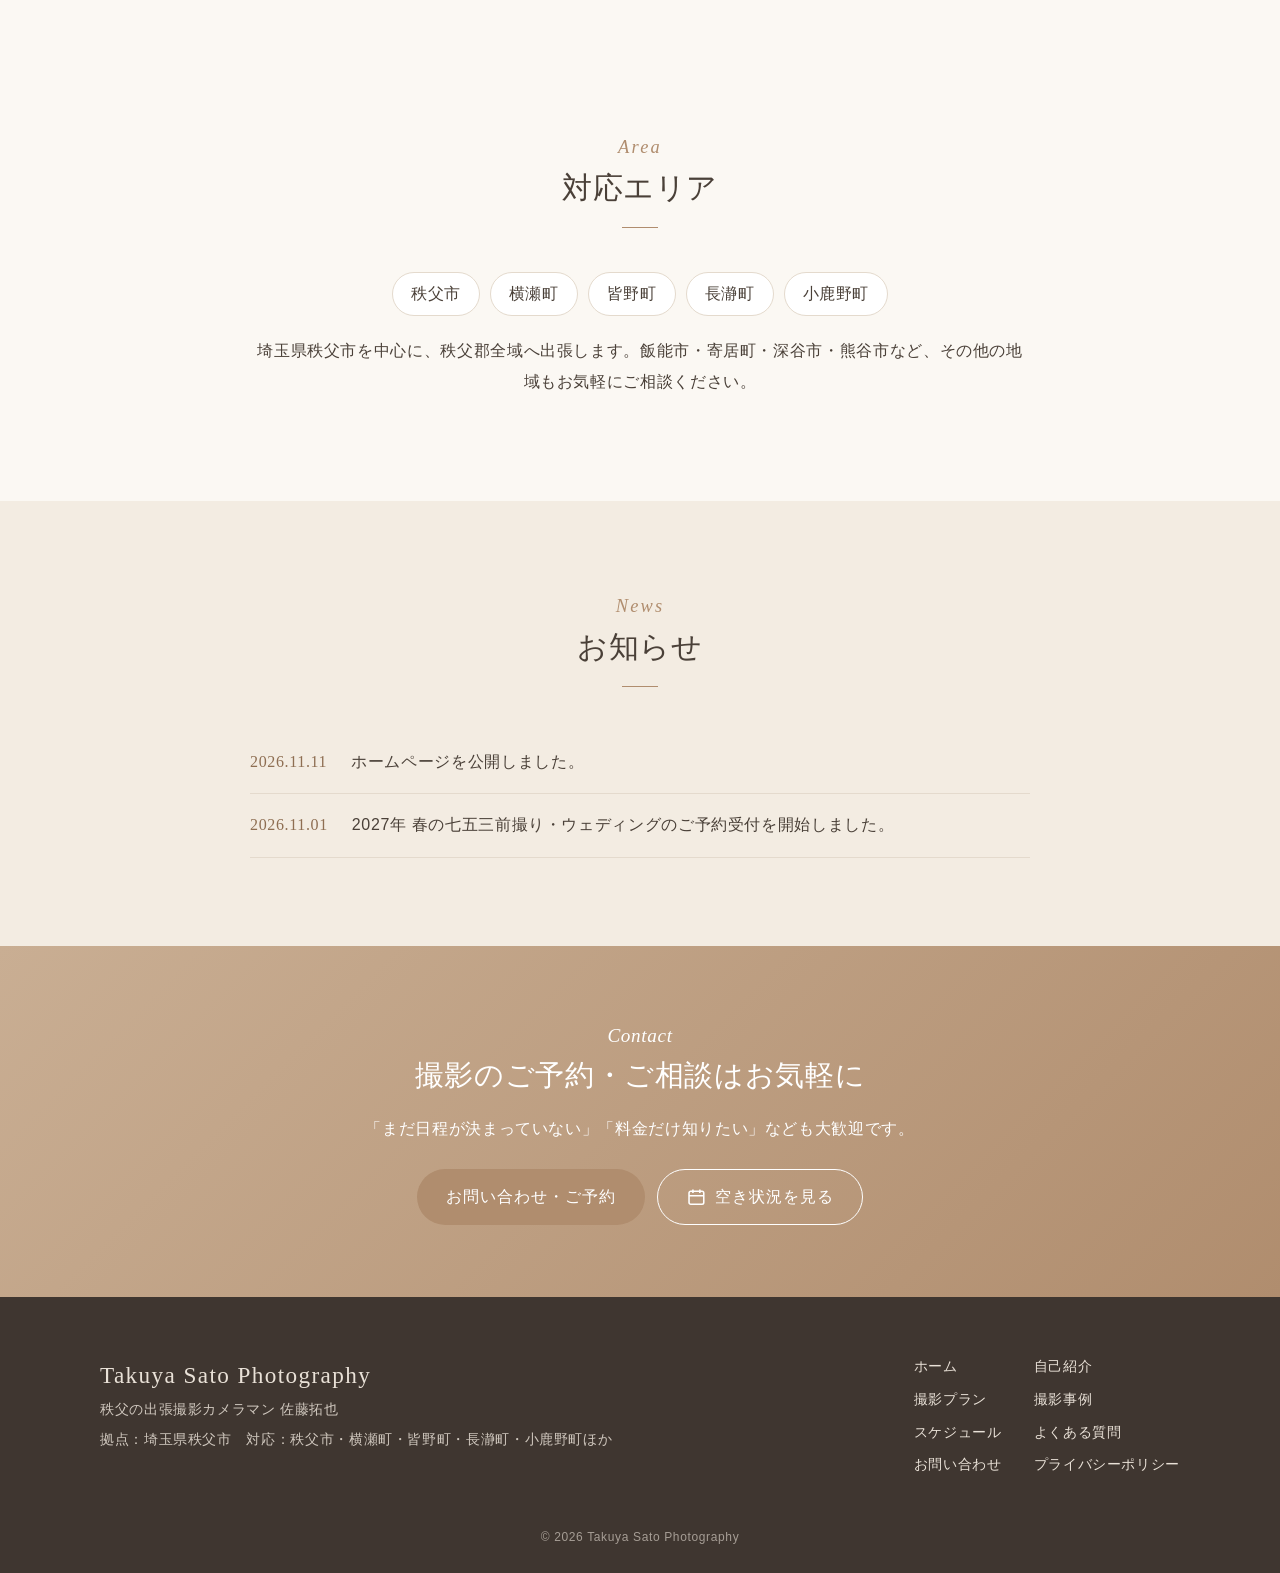
==== commit d7aa4b7d: "Add files via upload" ====
--- a/index.html
+++ b/index.html
@@ -1,5 +1,5 @@
 <!DOCTYPE html>
-<html lang="ja">
+<html lang="ja" translate="no">
 <head>
 <meta charset="UTF-8">
 <meta name="viewport" content="width=device-width, initial-scale=1">
@@ -25,6 +25,8 @@
 
 <!-- セキュリティ設定：決められた場所以外からのプログラムや部品を読み込ませない（変更しないでください） -->
 <meta http-equiv="Content-Security-Policy" content="default-src 'self'; script-src 'self'; style-src 'self' https://fonts.googleapis.com; font-src https://fonts.gstatic.com; img-src 'self' data:; frame-src https://calendar.google.com; connect-src 'self'; object-src 'none'; base-uri 'self'; form-action 'self'">
+<!-- ブラウザの自動翻訳を止める（日本語のサイトなので） -->
+<meta name="google" content="notranslate">
 <meta name="referrer" content="strict-origin-when-cross-origin">
 
 <!-- アイコン（ブラウザのタブやスマホのホーム画面に出る小さな画像） -->
